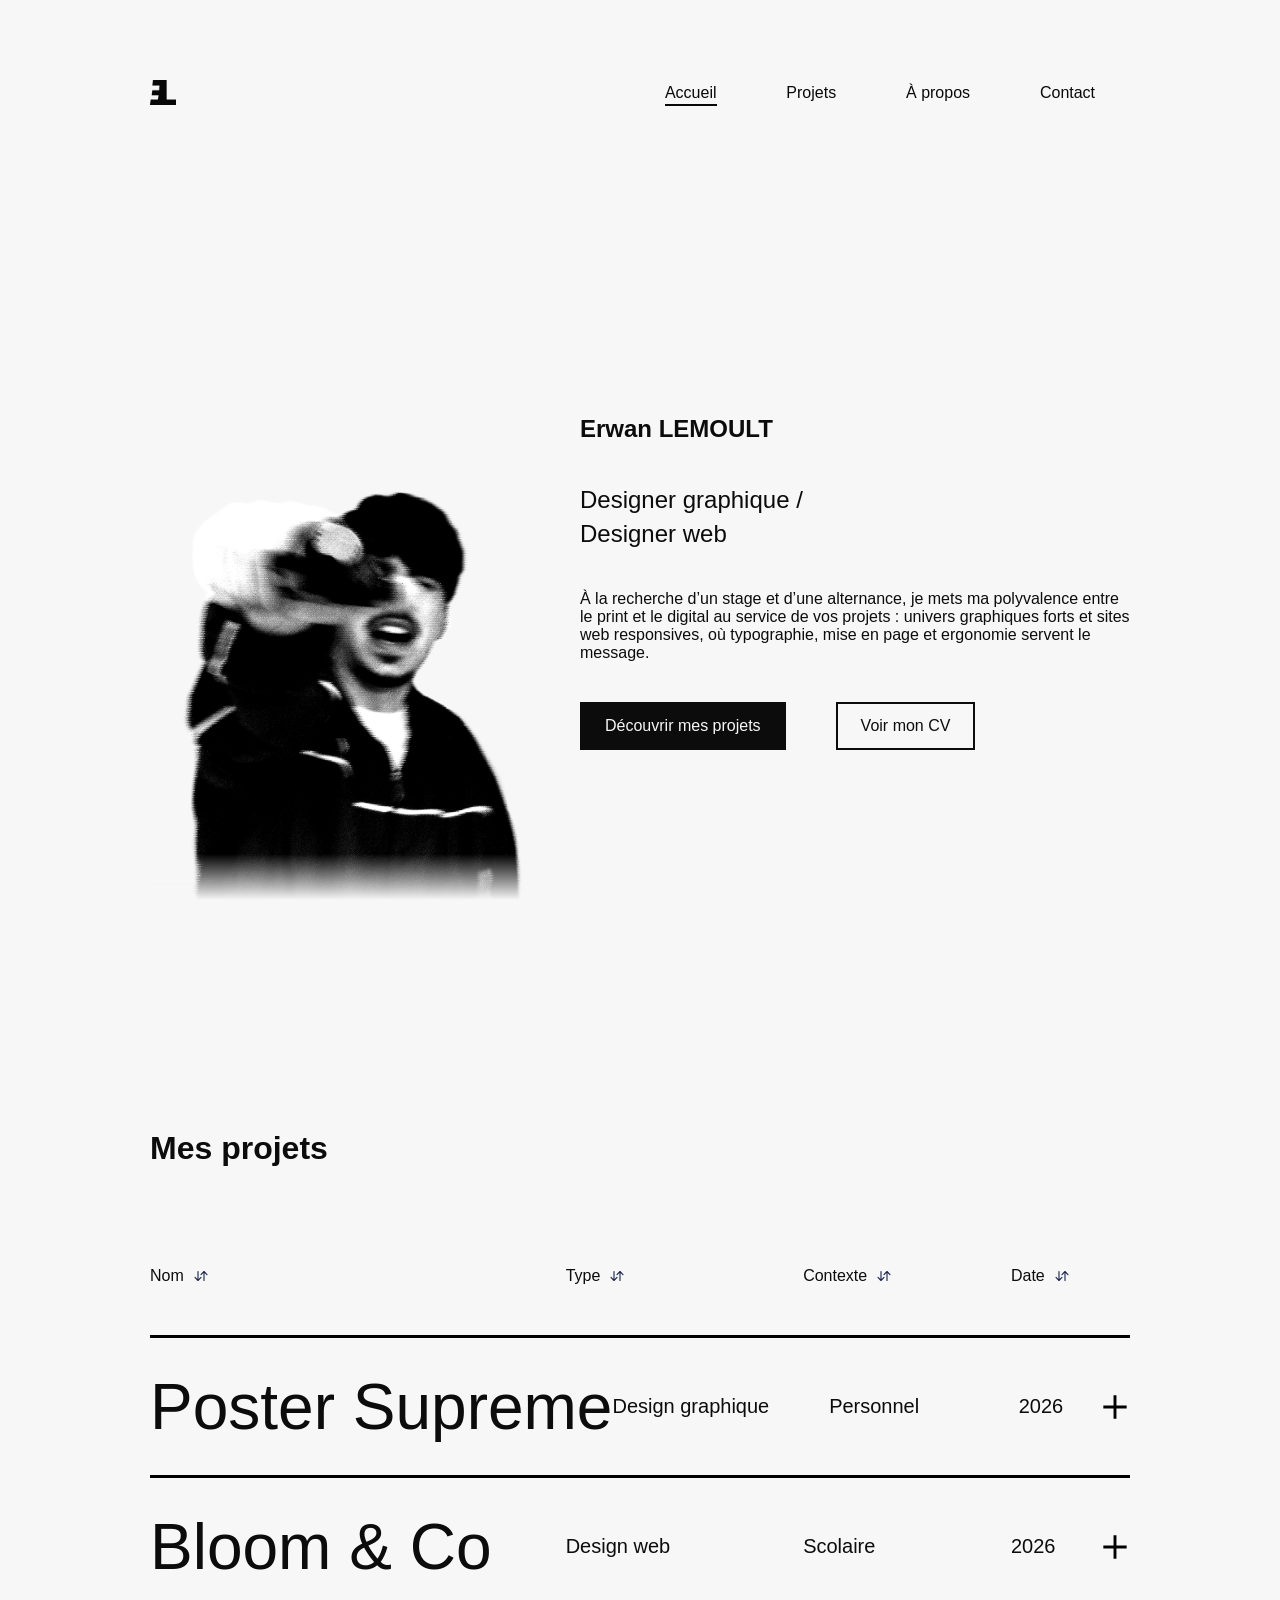
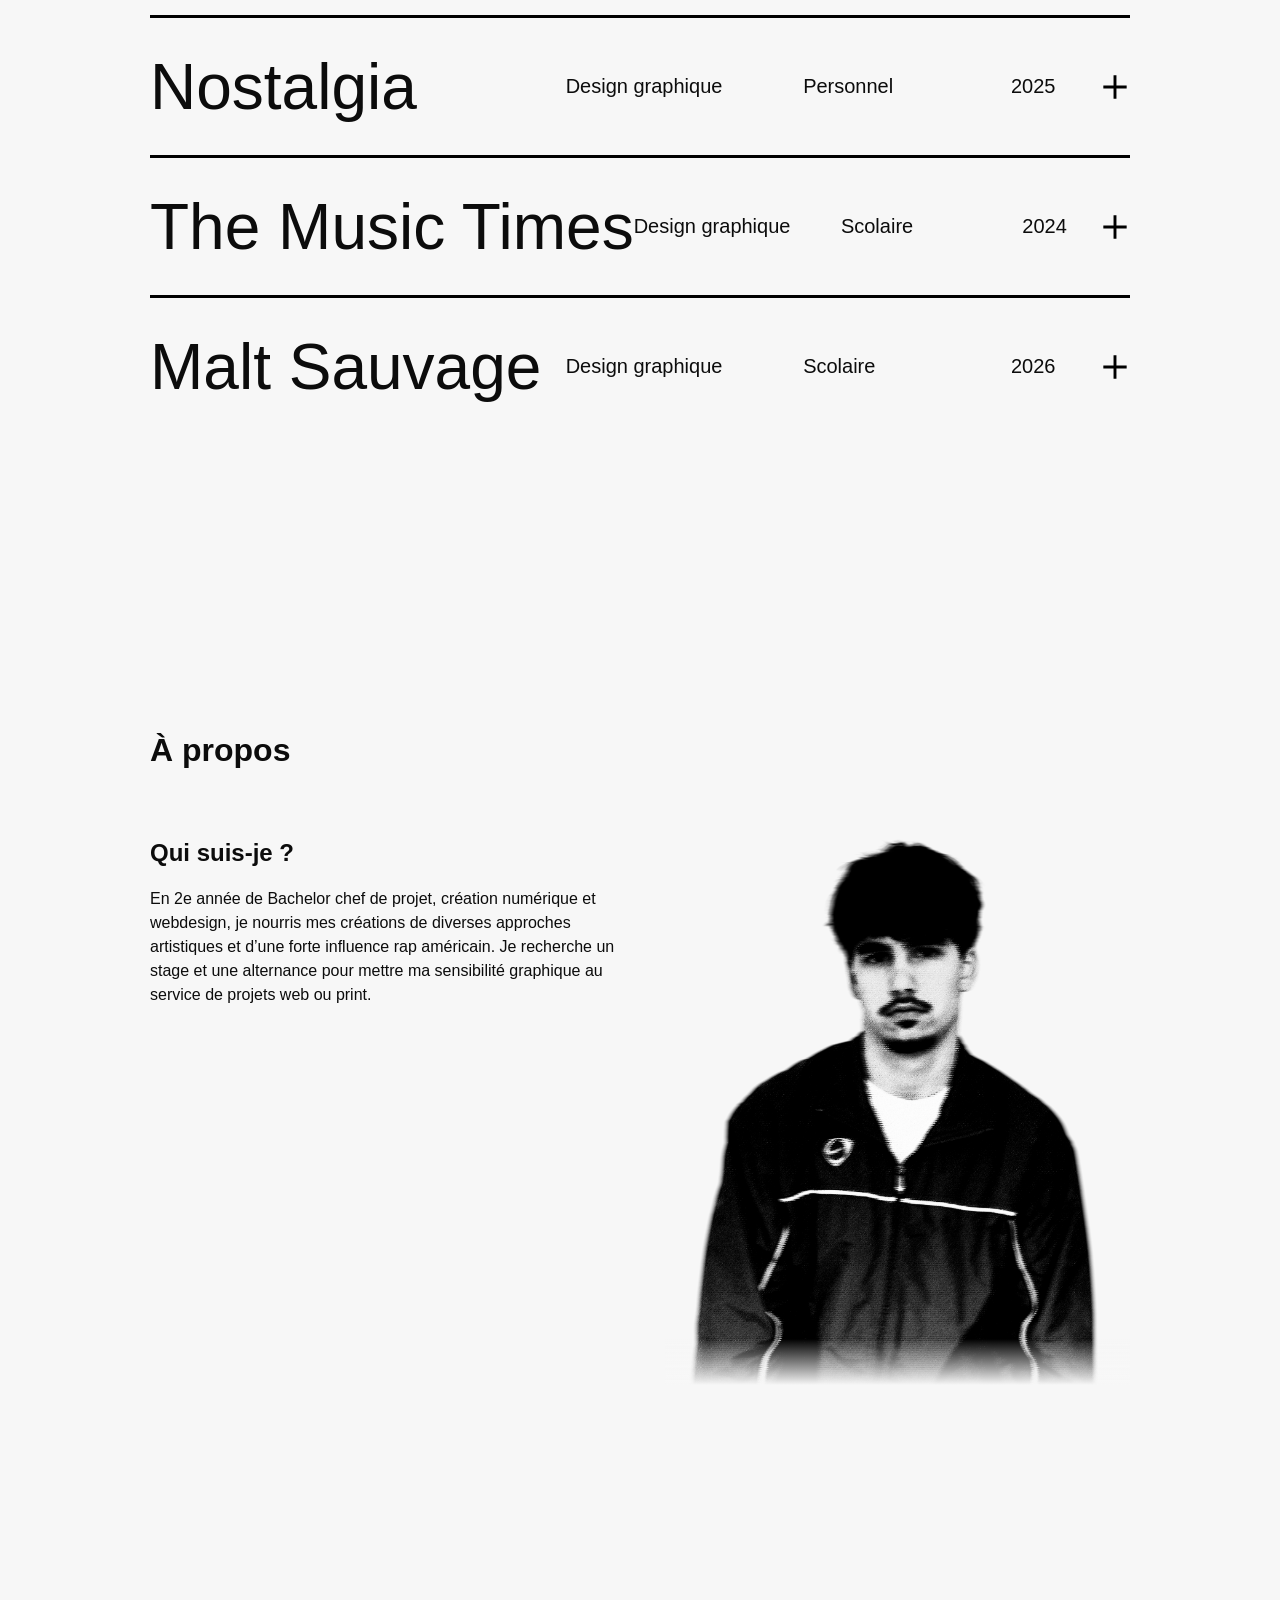
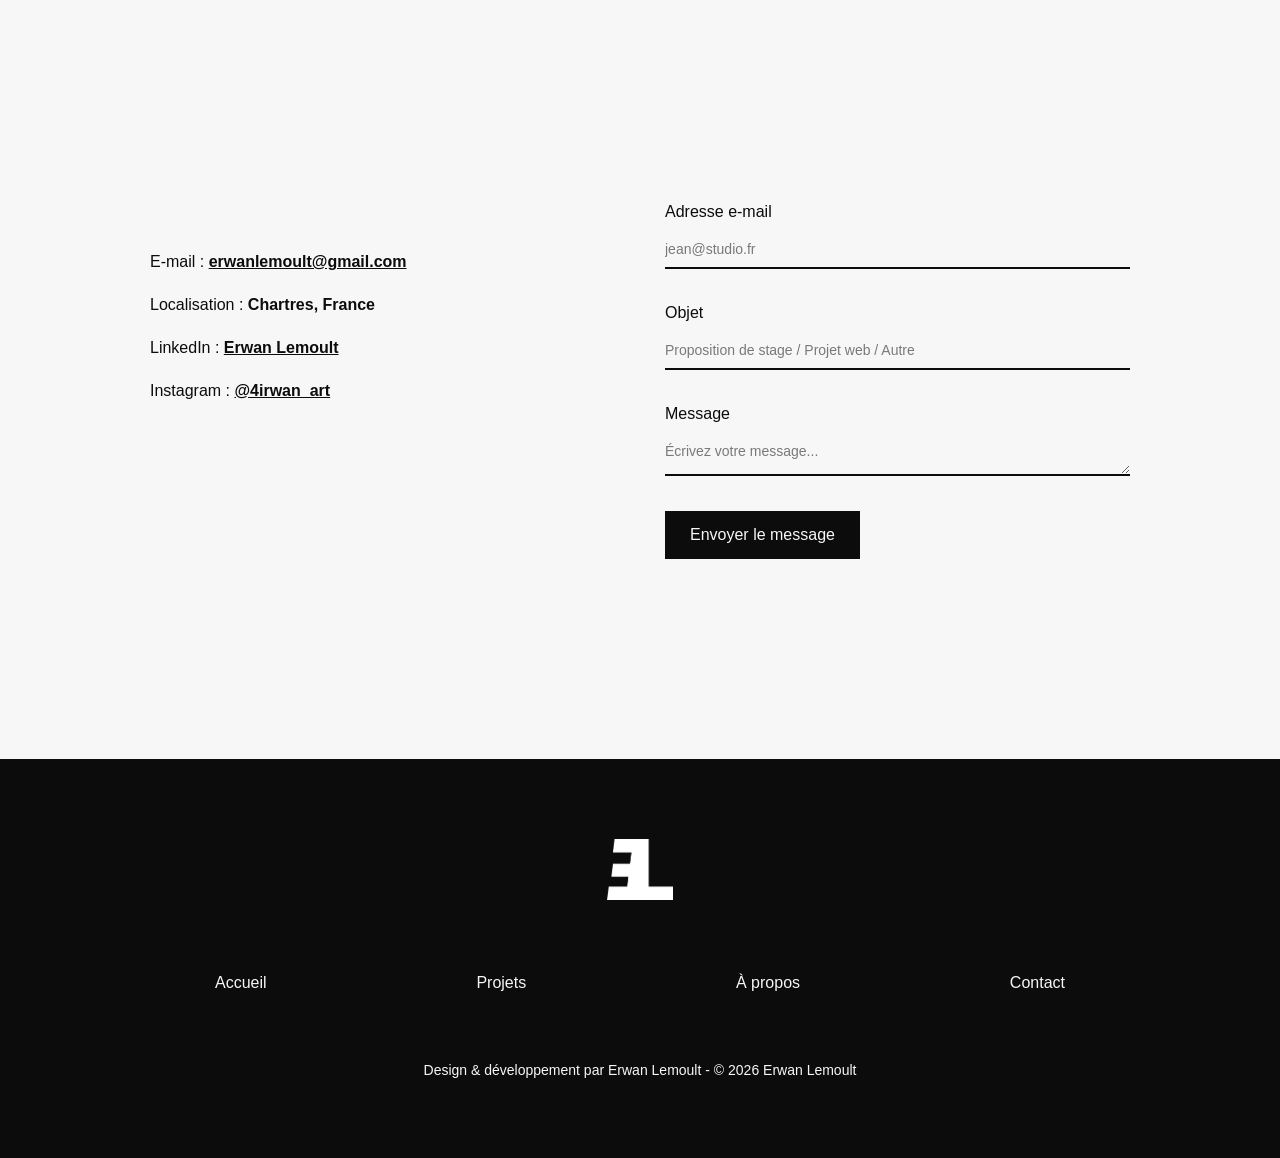
==== index.html @ 243c2d90 "Première version du portfolio" ====
<!doctype html>
<html lang="fr">
  <head>
    <meta charset="UTF-8" />
    <meta name="viewport" content="width=device-width, initial-scale=1.0" />
    <title>Erwan Lemoult — Portfolio</title>
    <link rel="stylesheet" href="./assets/style.css" />
  </head>
  <body id="accueil">

    <!-- ÉCRAN DE CHARGEMENT -->
    <div id="loader">
      <div class="loader-content">
        <img
          src="./assets/img/logo_erwan_lemoult.png"
          alt="Logo Erwan Lemoult"
          class="loader-logo"
        />
        <div class="loader-bar-bg">
          <div class="loader-bar-fill"></div>
        </div>
      </div>
    </div>

    <header>
      <a href="index.html" class="logo-link">
        <img
          src="./assets/img/logo_erwan_lemoult.png"
          alt="Logo Erwan Lemoult"
          class="logo"
        />
      </a>
      <div class="menu">
        <a href="#accueil">Accueil</a>
        <a href="#projets">Projets</a>
        <a href="#propos">À propos</a>
        <a href="#contact">Contact</a>
      </div>
    </header>

    <main>
      <section class="hero">
        <div class="hero_content"><div class="degrade"></div></div>
        <div class="hero_text">
          <div class="hero_text_div">
            <h1>Erwan LEMOULT</h1>
            <h2>Designer graphique /<br />Designer web</h2>
            <p>
              À la recherche d’un stage et d’une alternance, je mets ma
              polyvalence entre le print et le digital au service de vos projets
              : univers graphiques forts et sites web responsives, où
              typographie, mise en page et ergonomie servent le message.
            </p>
            <div class="btn_div">
              <a href="#projets" class="btn-primary">Découvrir mes projets</a>
              <a href="" class="btn-secondary">Voir mon CV</a>
            </div>
          </div>
        </div>
      </section>
      <div id="projets"></div>

      <section class="projets">
        <h1>Mes projets</h1>
        <div class="filtres">
          <a href="#" data-sort="nom">
            Nom
            <img
              src="./assets/img/sort-vertical-svgrepo-com.svg"
              alt=""
              class="sort_svg"
            />
          </a>
          <a href="#" data-sort="type">
            Type
            <img
              src="./assets/img/sort-vertical-svgrepo-com.svg"
              alt=""
              class="sort_svg"
            />
          </a>
          <a href="#" data-sort="contexte">
            Contexte
            <img
              src="./assets/img/sort-vertical-svgrepo-com.svg"
              alt=""
              class="sort_svg"
            />
          </a>
          <a href="#" data-sort="date">
            Date
            <img
              src="./assets/img/sort-vertical-svgrepo-com.svg"
              alt=""
              class="sort_svg"
            />
          </a>
        </div>
        <div class="all_projets">
          <a href="./supreme_poster.html" class="projets_div">
            <span class="projets_nom">Poster Supreme</span>
            <span class="projets_type">Design graphique</span>
            <span class="projets_contexte">Personnel</span>
            <span class="projets_date">2026</span>
            <img
              src="./assets/img/add-svgrepo-com (1).svg"
              alt=""
              class="plus_svg"
            />
          </a>

          <a href="./bloom.html" class="projets_div">
            <span class="projets_nom">Bloom & Co</span>
            <span class="projets_type">Design web</span>
            <span class="projets_contexte">Scolaire</span>
            <span class="projets_date">2026</span>
            <img
              src="./assets/img/add-svgrepo-com (1).svg"
              alt=""
              class="plus_svg"
            />
          </a>

          <a href="./nostalgia.html" class="projets_div">
            <span class="projets_nom">Nostalgia</span>
            <span class="projets_type">Design graphique</span>
            <span class="projets_contexte">Personnel</span>
            <span class="projets_date">2025</span>
            <img
              src="./assets/img/add-svgrepo-com (1).svg"
              alt=""
              class="plus_svg"
            />
          </a>

          <a href="./the_music_times.html" class="projets_div">
            <span class="projets_nom">The Music Times</span>
            <span class="projets_type">Design graphique</span>
            <span class="projets_contexte">Scolaire</span>
            <span class="projets_date">2024</span>
            <img
              src="./assets/img/add-svgrepo-com (1).svg"
              alt=""
              class="plus_svg"
            />
          </a>

          <a href="./malt_sauvage.html" class="projets_div">
            <span class="projets_nom">Malt Sauvage</span>
            <span class="projets_type">Design graphique</span>
            <span class="projets_contexte">Scolaire</span>
            <span class="projets_date">2026</span>
            <img
              src="./assets/img/add-svgrepo-com (1).svg"
              alt=""
              class="plus_svg"
            />
          </a>

        </div>
      </section>
      <div id="propos"></div>

      <section class="propos">
        <div class="propos_content">
          <h1>À propos</h1>

          <div class="propos_text">
            <h2>Qui suis-je ?</h2>
            <p>
              En 2e année de Bachelor chef de projet, création numérique et
              webdesign, je nourris mes créations de diverses approches
              artistiques et d’une forte influence rap américain. Je recherche
              un stage et une alternance pour mettre ma sensibilité graphique au
              service de projets web ou print.
            </p>
          </div>

          <div class="propos_text">
            <h2>Mes compétences</h2>
            <p>
              <strong>Design Graphique :</strong> Identité visuelle, Affiche,
              Typographie, Mise en page —
              <em>Illustrator, Photoshop, InDesign</em>
            </p>
            <p>
              <strong>Design Web & UI :</strong> Maquettage responsive,
              Wireframing, Prototypage — <em>Figma</em>
            </p>
            <p>
              <strong>Intégration Front-End :</strong> Développement web,
              Animations légères —
              <em>HTML5, CSS3, JavaScript, VS Code, GitHub</em>
            </p>
          </div>
        </div>

        <div class="propos_img">
          <div class="degrade"></div>
        </div>
      </section>
      <div id="contact"></div>

      <section class="contact">
        <h1>Travaillons ensemble</h1>
        <div class="contact_text">
          <h2>
            Vous avez une offre de stage, un projet graphique ou web à me
            confier ? N’hésitez pas à m’écrire directement.
          </h2>
          <p>
            E-mail :
            <a href="mailto:erwanlemoult@gmail.com">erwanlemoult@gmail.com</a>
          </p>
          <p>Localisation : <strong>Chartres, France</strong></p>
          <p>LinkedIn : <a href="https://www.linkedin.com/in/erwan-lemoult-b999923a2/" target="_blank">Erwan Lemoult</a></p>
          <p>Instagram : <a href="https://www.instagram.com/4irwan_art/" target="_blank">@4irwan_art</a></p>
        </div>
        <div class="contact_form">
          <form action="https://formspree.io/f/xoedwojq" method="post">
            <div>
              <label for="nom">Nom / Entreprise</label>
              <input
                type="text"
                id="nom"
                name="nom"
                placeholder="Jean Dupont — Studio X"
                required
              />
            </div>

            <div>
              <label for="email">Adresse e-mail</label>
              <input
                type="email"
                id="email"
                name="email"
                placeholder="jean@studio.fr"
                required
              />
            </div>

            <div>
              <label for="objet">Objet</label>
              <input
                type="text"
                id="objet"
                name="objet"
                placeholder="Proposition de stage / Projet web / Autre"
              />
            </div>

            <div>
              <label for="message">Message</label>
              <textarea
                id="message"
                name="message"
                rows="1"
                placeholder="Écrivez votre message..."
                required
              ></textarea>
            </div>

            <button type="submit" class="btn-primary">
              Envoyer le message
            </button>
          </form>
        </div>
      </section>
    </main>

    <footer>
      <a href="#accueil">
        <img
          src="./assets/img/logo_erwan_lemoult.png"
          alt="Logo Erwan Lemoult"
          class="logo"
        />
      </a>
      <div class="menu">
        <a href="#accueil">Accueil</a>
        <a href="#projets">Projets</a>
        <a href="#propos">À propos</a>
        <a href="#contact">Contact</a>
      </div>
      <p>Design & développement par Erwan Lemoult - © 2026 Erwan Lemoult</p>
    </footer>
    <script src="./assets/script.js"></script>
  </body>
</html>
---- assets/style.css ----
/* ==========================================================
   RESET & BASE
   ========================================================== */
*,
*::before,
*::after {
  box-sizing: border-box;
  margin: 0;
  padding: 0;
}

html {
  scroll-behavior: smooth;
  overflow-x: hidden;
  width: 100%;
}

/* Masque la barre de scroll sur Firefox, IE et Edge */
html,
body {
  scrollbar-width: none;
  -ms-overflow-style: none;
}

/* Masque la barre de scroll sur Chrome, Safari et Opera */
html::-webkit-scrollbar,
body::-webkit-scrollbar {
  display: none;
}

body {
  font-family: "Poppins", sans-serif;
  font-weight: 400;
  color: #0c0c0c;
  background: #f7f7f7;
  overflow-x: hidden;
  width: 100%;
  padding: 0 150px;
}

#propos {
  margin-top: 50px;
}

a {
  text-decoration: none;
  color: inherit;
}

/* ==========================================================
   ÉCRAN DE CHARGEMENT (PRELOADER MINIMALISTE)
   ========================================================== */
body.is-loading {
  overflow: hidden;
}

#loader {
  position: fixed;
  inset: 0;
  background-color: #f7f7f7;
  z-index: 9999;
  display: flex;
  justify-content: center;
  align-items: center;
  transition: transform 0.85s cubic-bezier(0.76, 0, 0.24, 1);
}

#loader.loader-hidden {
  transform: translateY(-100%);
  pointer-events: none;
}

.loader-content {
  display: flex;
  flex-direction: column;
  align-items: center;
  gap: 28px;
  transition: opacity 0.4s ease, transform 0.4s ease;
}

#loader.loader-hidden .loader-content {
  opacity: 0;
  transform: translateY(-20px);
}

.loader-logo {
  width: 66px;
  height: auto;
  animation: apparitionLogo 0.6s cubic-bezier(0.16, 1, 0.3, 1) forwards;
}

.loader-bar-bg {
  width: 180px;
  height: 2px;
  background-color: rgba(12, 12, 12, 0.15);
  overflow: hidden;
  position: relative;
}

.loader-bar-fill {
  width: 100%;
  height: 100%;
  background-color: #0c0c0c;
  transform: scaleX(0);
  transform-origin: left;
  animation: remplissageBarre 1.5s cubic-bezier(0.65, 0, 0.35, 1) forwards;
}

@keyframes apparitionLogo {
  from {
    opacity: 0;
    transform: translateY(15px);
  }
  to {
    opacity: 1;
    transform: translateY(0);
  }
}

@keyframes remplissageBarre {
  0% {
    transform: scaleX(0);
  }
  40% {
    transform: scaleX(0.45);
  }
  75% {
    transform: scaleX(0.85);
  }
  100% {
    transform: scaleX(1);
  }
}

/* ==========================================================
   ANIMATION D'APPARITION AU SCROLL (VERSION RENFORCÉE)
   ========================================================== */
.reveal {
  opacity: 0;
  transform: translateY(60px);
  transition: opacity 0.9s cubic-bezier(0.16, 1, 0.3, 1),
              transform 0.9s cubic-bezier(0.16, 1, 0.3, 1);
  will-change: opacity, transform;
}

.reveal.is-visible {
  opacity: 1;
  transform: translateY(0);
}

/* ==========================================================
   BOUTONS & HOVER
   ========================================================== */
.btn-primary,
.btn-secondary {
  display: inline-block;
  padding: 15px 25px;
  font-weight: 500;
  outline: 2px solid #0c0c0c;
  outline-offset: -2px;
  transition: background-color 0.25s ease, color 0.25s ease, transform 0.2s ease;
}

.btn-primary {
  background-color: #0c0c0c;
  color: #f7f7f7;
}

.btn-primary:hover {
  background-color: transparent;
  color: #0c0c0c;
  transform: translateY(-2px);
}

.btn-secondary {
  background-color: transparent;
  color: #0c0c0c;
}

.btn-secondary:hover {
  background-color: #0c0c0c;
  color: #f7f7f7;
  transform: translateY(-2px);
}

/* ==========================================================
   HEADER
   ========================================================== */
header {
  position: fixed;
  top: 80px;
  left: 150px;
  right: 150px;
  display: flex;
  justify-content: space-between;
  align-items: center;
  z-index: 100;
  mix-blend-mode: difference;
  color: #ffffff;
}

.logo {
  width: 26px;
  height: 25px;
}

header .logo {
  filter: invert(1);
}

.menu {
  width: 500px;
  display: flex;
  justify-content: space-around;
}

header .menu a {
  position: relative;
  padding-bottom: 4px;
}

header .menu a::after {
  content: "";
  position: absolute;
  bottom: 0;
  left: 0;
  width: 0;
  height: 2px;
  background-color: #ffffff;
  transition: width 0.25s ease;
}

header .menu a:hover::after,
header .menu a.active::after {
  width: 100%;
}

/* ==========================================================
   HERO
   ========================================================== */
.hero {
  margin-top: 150px;
  height: 750px;
  display: flex;
  gap: 50px;
}

.hero_content {
  position: relative;
  width: 785px;
  height: 750px;
  background-image: url(./img/portrait1.png);
  background-size: contain;
  background-position: bottom center;
  background-repeat: no-repeat;
}

.degrade {
  position: absolute;
  bottom: 0;
  left: 0;
  width: 100%;
  height: 46px;
  background: linear-gradient(to bottom, rgba(255, 255, 255, 0), #f7f7f7);
  pointer-events: none;
}

.hero_text {
  width: 785px;
  height: 750px;
  display: flex;
  flex-direction: column;
  justify-content: flex-end;
  align-items: flex-end;
  padding: 150px 0;
}

.hero_text_div {
  display: flex;
  flex-direction: column;
  gap: 40px;
  width: 550px;
}

.hero_text_div h2 {
  font-size: 24px;
  font-weight: 500;
  line-height: 1.4;
}

.btn_div {
  display: flex;
  gap: 50px;
}

/* ==========================================================
   PROJETS
   ========================================================== */
.projets {
  margin-top: 230px;
  display: flex;
  flex-direction: column;
  gap: 50px;
}

.projets h1 {
  font-size: 32px;
  font-weight: 700;
  margin-bottom: 50px;
}

.all_projets {
  width: 100%;
  display: flex;
  flex-direction: column;
}

.filtres,
.projets_div {
  display: grid;
  grid-template-columns: 7fr 4fr 3.5fr 1.5fr 30px;
  align-items: center;
}

.filtres a {
  justify-self: start;
  width: fit-content;
  color: #0c0c0c;
  transition: color 0.2s ease;
}

.filtres a:hover,
.filtres a.actif {
  color: #0c0c0c;
  text-decoration: underline;
}

.filtres span {
  display: inline-flex;
  align-items: center;
  gap: 8px;
}

.filtres > * {
  display: flex;
  align-items: center;
  gap: 8px;
}

.sort_svg {
  width: 18px;
  height: 18px;
  display: block;
  flex-shrink: 0;
}

.projets_div {
  position: relative;
  height: 140px;
  padding: 0;
  border-top: 3px solid #000;
  font-size: 20px;
  font-weight: 500;
  overflow: hidden;
  z-index: 1;
  transition: color 0.3s ease,
              opacity 0.9s cubic-bezier(0.16, 1, 0.3, 1),
              transform 0.9s cubic-bezier(0.16, 1, 0.3, 1);
}

.projets_div::before {
  content: "";
  position: absolute;
  inset: 0;
  background-color: #0c0c0c;
  transform: scaleY(0);
  transform-origin: bottom;
  transition: transform 0.35s cubic-bezier(0.16, 1, 0.3, 1);
  z-index: -1;
}

.projets_div:hover::before {
  transform: scaleY(1);
}

.projets_div:hover {
  color: #f7f7f7;
}

.projets_nom {
  font-size: 64px;
  font-weight: 500;
  white-space: nowrap;
  transition: transform 0.35s cubic-bezier(0.16, 1, 0.3, 1);
}

.projets_div:hover .projets_nom {
  transform: translateX(24px);
}

.projets_date,
.filtres > :nth-child(4) {
  text-align: left;
  white-space: nowrap;
}

.plus_svg {
  width: 30px;
  height: 30px;
  justify-self: end;
  transition: transform 0.35s cubic-bezier(0.16, 1, 0.3, 1), filter 0.3s ease;
}

.projets_div:hover .plus_svg {
  filter: invert(1);
  transform: translateX(-24px) rotate(90deg);
}

/* ==========================================================
   À PROPOS
   ========================================================== */
.propos {
  margin-top: 200px;
  display: flex;
  align-items: center;
  gap: 50px;
}

.propos_content {
  flex: 1;
  min-width: 0;
  display: flex;
  flex-direction: column;
  gap: 50px;
}

.propos_content h1 {
  font-size: 32px;
  font-weight: 700;
  margin-bottom: 20px;
}

.propos_text {
  max-width: 550px;
  width: 100%;
  display: flex;
  flex-direction: column;
  gap: 20px;
}

.propos_text h2 {
  font-size: 24px;
  font-weight: 700;
}

.propos_text p {
  font-size: 16px;
  font-weight: 400;
  line-height: 1.5;
}

.propos_img {
  position: relative;
  flex: 1;
  min-width: 0;
  height: 750px;
  background-image: url(./img/portrait2.png);
  background-size: contain;
  background-position: bottom center;
  background-repeat: no-repeat;
}

/* ==========================================================
   CONTACT
   ========================================================== */
.contact {
  margin-top: 200px;
  margin-bottom: 200px;
  display: flex;
  flex-wrap: wrap;
  align-items: flex-start;
  column-gap: 50px;
  row-gap: 80px;
}

.contact h1 {
  width: 100%;
  font-size: 32px;
  font-weight: 700;
}

.contact_text {
  flex: 1;
  min-width: 0;
  display: flex;
  flex-direction: column;
  gap: 25px;
}

.contact_text h2 {
  max-width: 550px;
  font-size: 24px;
  font-weight: 500;
  line-height: 1.4;
  margin-bottom: 25px;
}

.contact_text p {
  font-size: 16px;
  font-weight: 400;
}

.contact_text a {
  font-weight: 700;
  text-decoration: underline;
}

.contact_form {
  flex: 1;
  min-width: 0;
}

.contact_form form {
  display: flex;
  flex-direction: column;
  align-items: flex-start;
  gap: 35px;
}

.contact_form form div {
  width: 100%;
  display: flex;
  flex-direction: column;
  gap: 10px;
}

.contact_form label {
  font-size: 16px;
  font-weight: 500;
}

.contact_form input,
.contact_form textarea {
  width: 100%;
  padding: 10px 0;
  border: 0;
  border-bottom: 2px solid #0c0c0c;
  background: transparent;
  font-family: inherit;
  font-size: 14px;
  color: #0c0c0c;
  outline: none;
  resize: none;
  transition: background-color 0.25s ease, padding 0.25s ease;
}

.contact_form textarea {
  resize: vertical;
  min-height: 43px;
  max-height: 300px;
}

.contact_form input::placeholder,
.contact_form textarea::placeholder {
  color: #797979;
  opacity: 1;
  transition: opacity 0.2s ease;
}

.contact_form input:focus,
.contact_form textarea:focus {
  background-color: #ebebeb;
  padding-left: 12px;
  padding-right: 12px;
}

.contact_form input:focus::placeholder,
.contact_form textarea:focus::placeholder {
  opacity: 0;
}

.contact_form button {
  padding: 15px 25px;
  background-color: #0c0c0c;
  color: #f7f7f7;
  border: 0;
  font-family: inherit;
  font-size: 16px;
  font-weight: 500;
  cursor: pointer;
}

/* ==========================================================
   FOOTER
   ========================================================== */
footer {
  width: calc(100% + 300px);
  margin-left: -150px;
  padding: 80px 150px;
  background-color: #0c0c0c;
  color: #f7f7f7;
  display: flex;
  flex-direction: column;
  align-items: center;
  gap: 70px;
}

footer .logo {
  width: 66px;
  height: auto;
  filter: invert(1);
}

footer .menu {
  width: 100%;
  max-width: 850px;
  display: flex;
  justify-content: space-between;
  font-size: 16px;
  font-weight: 500;
}

footer p {
  font-size: 14px;
  font-weight: 400;
  text-align: center;
}
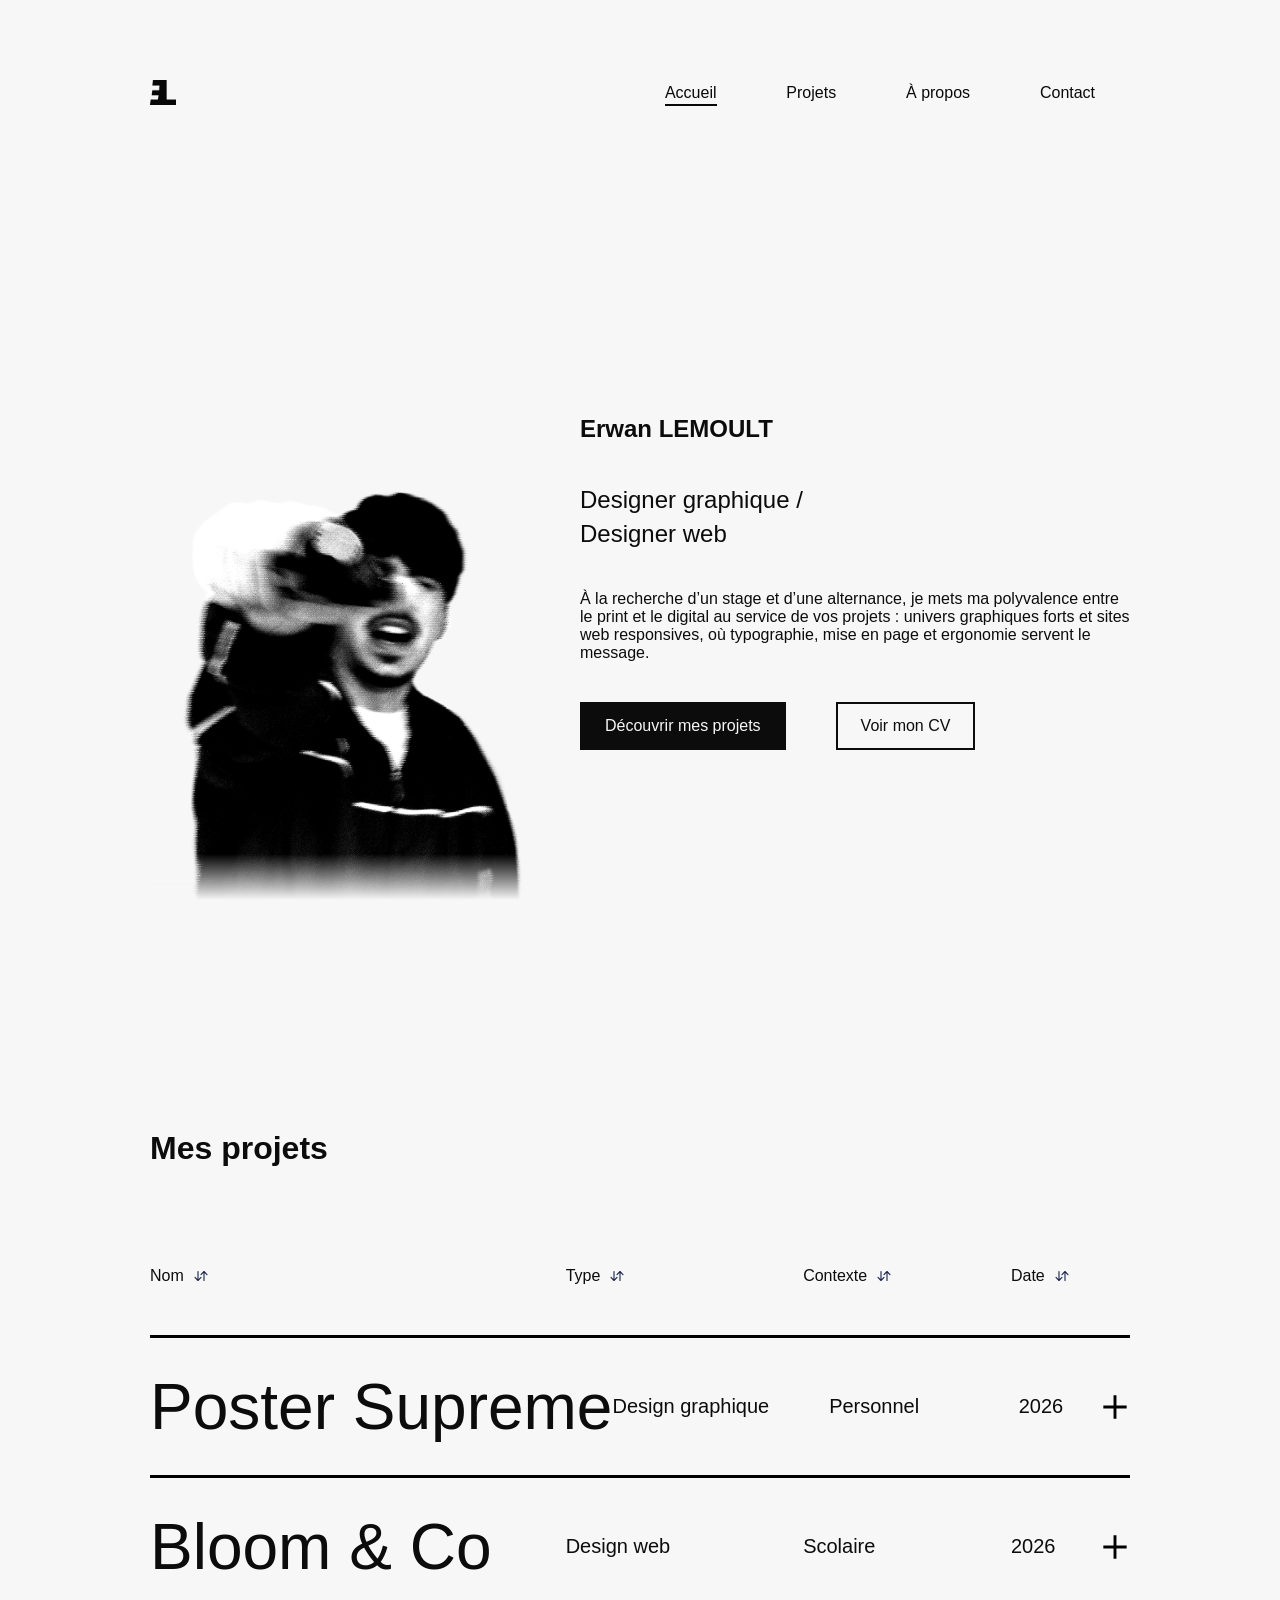
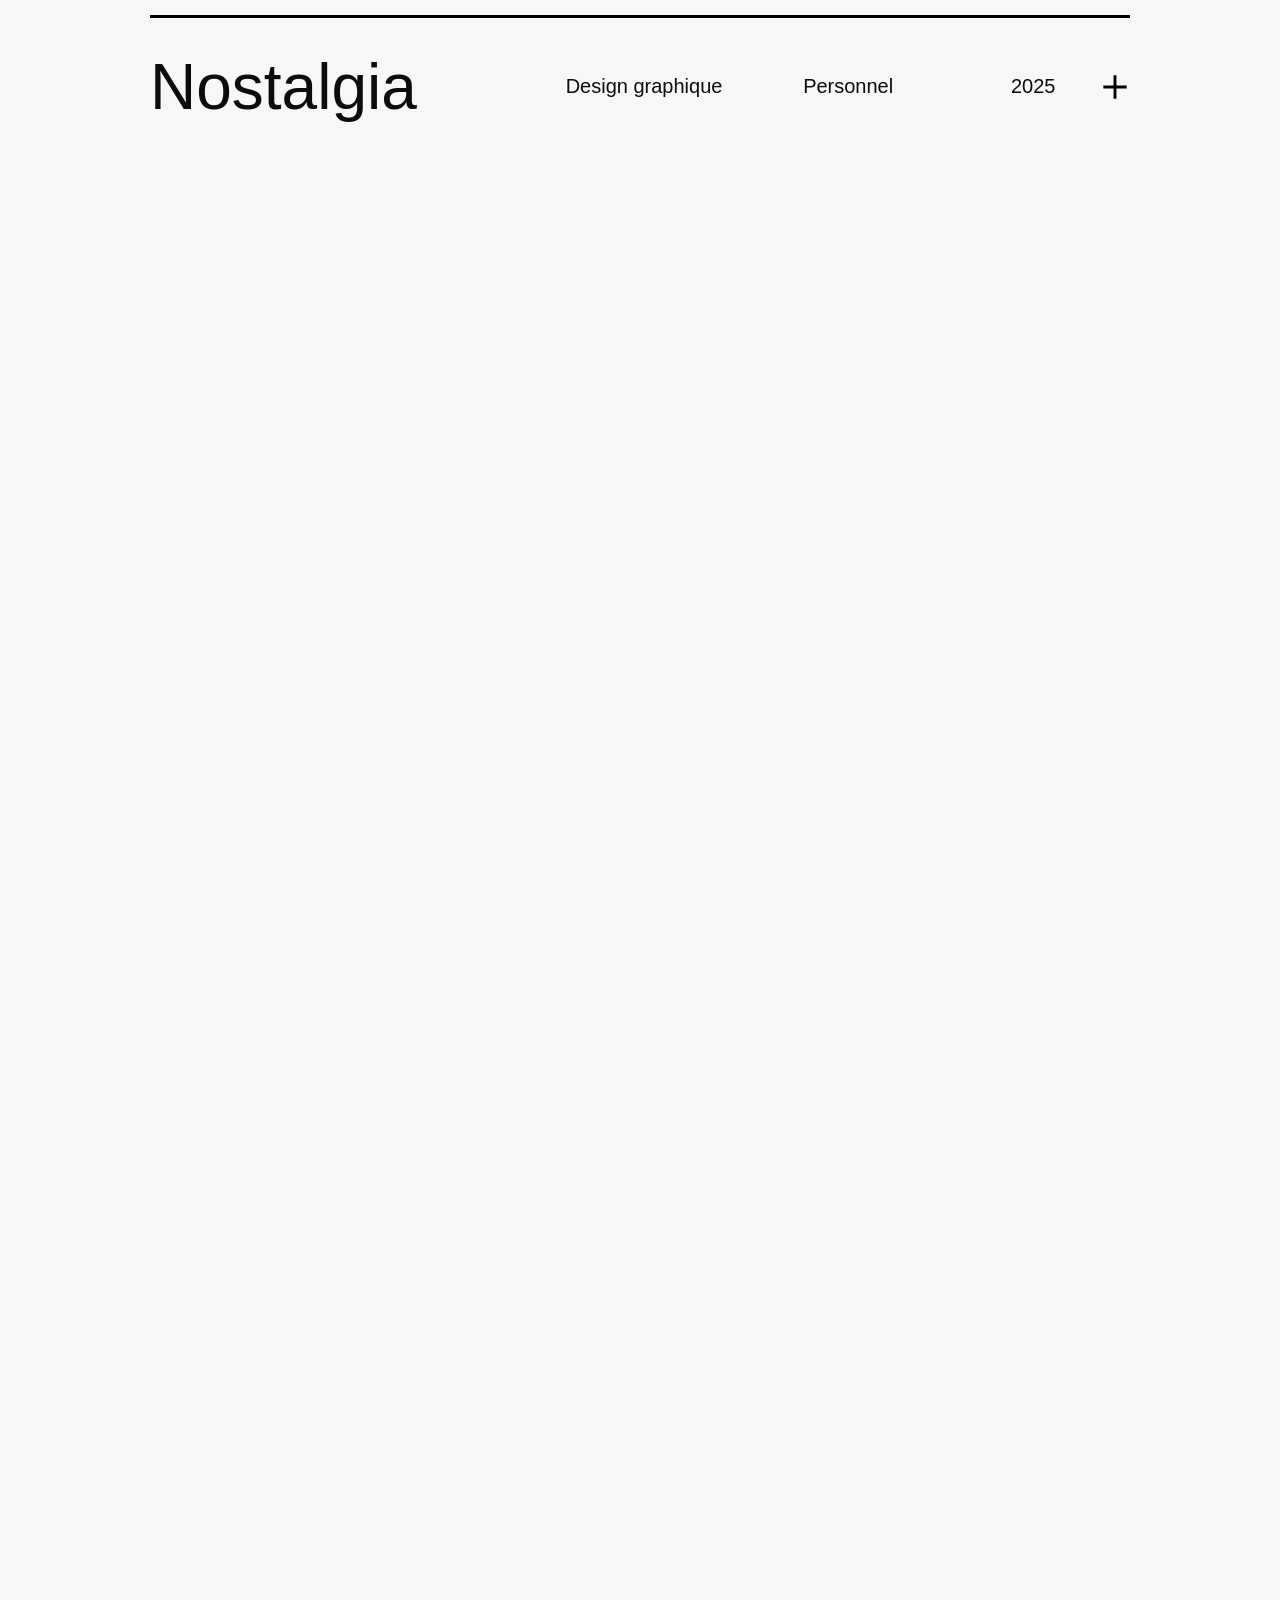
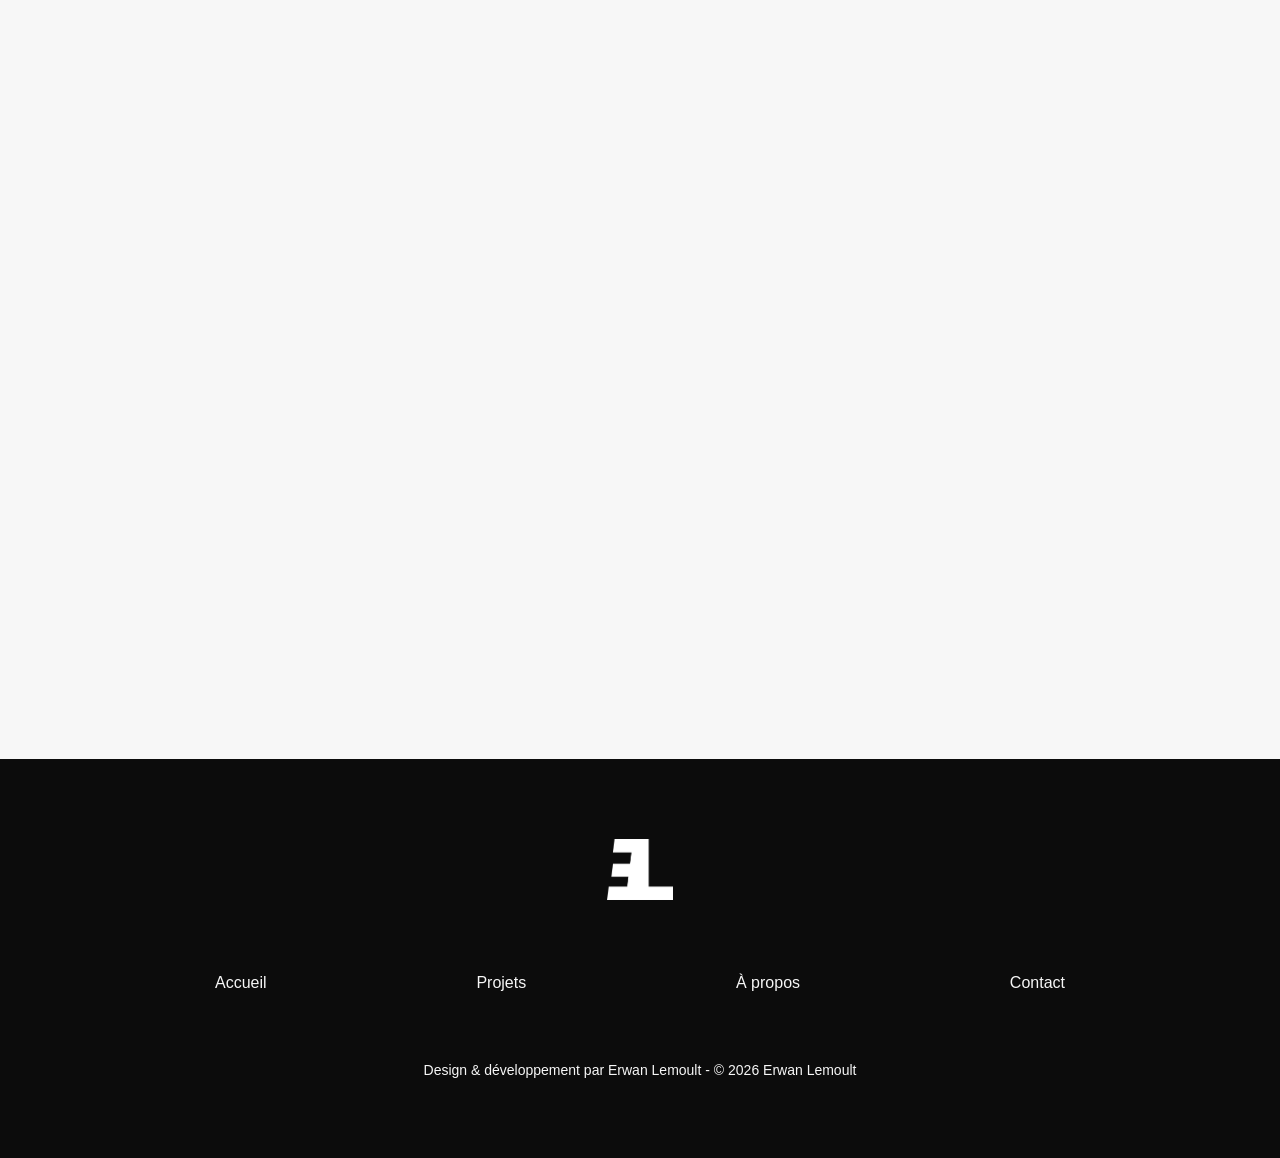
==== commit c67ef866: "maj - responsive téléphone" ====
--- a/index.html
+++ b/index.html
@@ -5,9 +5,9 @@
     <meta name="viewport" content="width=device-width, initial-scale=1.0" />
     <title>Erwan Lemoult — Portfolio</title>
     <link rel="stylesheet" href="./assets/style.css" />
+    <link rel="stylesheet" href="./assets/responsive.css" />
   </head>
   <body id="accueil">
-
     <!-- ÉCRAN DE CHARGEMENT -->
     <div id="loader">
       <div class="loader-content">
@@ -19,6 +19,9 @@
         <div class="loader-bar-bg">
           <div class="loader-bar-fill"></div>
         </div>
+        <p class="loader-note">
+          Pour une expérience optimale, consultez ce portfolio sur ordinateur.
+        </p>
       </div>
     </div>
 
@@ -156,7 +159,6 @@
               class="plus_svg"
             />
           </a>
-
         </div>
       </section>
       <div id="propos"></div>
@@ -213,8 +215,20 @@
             <a href="mailto:erwanlemoult@gmail.com">erwanlemoult@gmail.com</a>
           </p>
           <p>Localisation : <strong>Chartres, France</strong></p>
-          <p>LinkedIn : <a href="https://www.linkedin.com/in/erwan-lemoult-b999923a2/" target="_blank">Erwan Lemoult</a></p>
-          <p>Instagram : <a href="https://www.instagram.com/4irwan_art/" target="_blank">@4irwan_art</a></p>
+          <p>
+            LinkedIn :
+            <a
+              href="https://www.linkedin.com/in/erwan-lemoult-b999923a2/"
+              target="_blank"
+              >Erwan Lemoult</a
+            >
+          </p>
+          <p>
+            Instagram :
+            <a href="https://www.instagram.com/4irwan_art/" target="_blank"
+              >@4irwan_art</a
+            >
+          </p>
         </div>
         <div class="contact_form">
           <form action="https://formspree.io/f/xoedwojq" method="post">
@@ -270,7 +284,7 @@
     </main>
 
     <footer>
-      <a href="#accueil">
+      <a href="index.html">
         <img
           src="./assets/img/logo_erwan_lemoult.png"
           alt="Logo Erwan Lemoult"
--- a/assets/style.css
+++ b/assets/style.css
@@ -50,6 +50,10 @@
 /* ==========================================================
    ÉCRAN DE CHARGEMENT (PRELOADER MINIMALISTE)
    ========================================================== */
+.loader-note {
+  display: none;
+}
+
 body.is-loading {
   overflow: hidden;
 }
@@ -75,7 +79,9 @@
   flex-direction: column;
   align-items: center;
   gap: 28px;
-  transition: opacity 0.4s ease, transform 0.4s ease;
+  transition:
+    opacity 0.4s ease,
+    transform 0.4s ease;
 }
 
 #loader.loader-hidden .loader-content {
@@ -138,8 +144,9 @@
 .reveal {
   opacity: 0;
   transform: translateY(60px);
-  transition: opacity 0.9s cubic-bezier(0.16, 1, 0.3, 1),
-              transform 0.9s cubic-bezier(0.16, 1, 0.3, 1);
+  transition:
+    opacity 0.9s cubic-bezier(0.16, 1, 0.3, 1),
+    transform 0.9s cubic-bezier(0.16, 1, 0.3, 1);
   will-change: opacity, transform;
 }
 
@@ -158,7 +165,10 @@
   font-weight: 500;
   outline: 2px solid #0c0c0c;
   outline-offset: -2px;
-  transition: background-color 0.25s ease, color 0.25s ease, transform 0.2s ease;
+  transition:
+    background-color 0.25s ease,
+    color 0.25s ease,
+    transform 0.2s ease;
 }
 
 .btn-primary {
@@ -363,9 +373,10 @@
   font-weight: 500;
   overflow: hidden;
   z-index: 1;
-  transition: color 0.3s ease,
-              opacity 0.9s cubic-bezier(0.16, 1, 0.3, 1),
-              transform 0.9s cubic-bezier(0.16, 1, 0.3, 1);
+  transition:
+    color 0.3s ease,
+    opacity 0.9s cubic-bezier(0.16, 1, 0.3, 1),
+    transform 0.9s cubic-bezier(0.16, 1, 0.3, 1);
 }
 
 .projets_div::before {
@@ -408,7 +419,9 @@
   width: 30px;
   height: 30px;
   justify-self: end;
-  transition: transform 0.35s cubic-bezier(0.16, 1, 0.3, 1), filter 0.3s ease;
+  transition:
+    transform 0.35s cubic-bezier(0.16, 1, 0.3, 1),
+    filter 0.3s ease;
 }
 
 .projets_div:hover .plus_svg {
@@ -551,7 +564,9 @@
   color: #0c0c0c;
   outline: none;
   resize: none;
-  transition: background-color 0.25s ease, padding 0.25s ease;
+  transition:
+    background-color 0.25s ease,
+    padding 0.25s ease;
 }
 
 .contact_form textarea {
@@ -624,4 +639,4 @@
   font-size: 14px;
   font-weight: 400;
   text-align: center;
-}+}
--- a/assets/responsive.css
+++ b/assets/responsive.css
@@ -0,0 +1,366 @@
+/* ==========================================================
+   RESPONSIVE MOBILE — PAGE PRINCIPALE (<= 768px)
+   ========================================================== */
+@media screen and (max-width: 768px) {
+  /* ----------------------------------------------------------
+     0. LOADER MOBILE (2.5s + MESSAGE DE RECOMMANDATION)
+     ---------------------------------------------------------- */
+  .loader-bar-fill {
+    animation-duration: 2.5s;
+  }
+
+  .loader-note {
+    display: block;
+    max-width: 240px;
+    text-align: center;
+    font-size: 12px;
+    line-height: 1.5;
+    color: rgba(12, 12, 12, 0.55);
+    margin-top: -6px;
+    animation: apparitionLogo 0.6s cubic-bezier(0.16, 1, 0.3, 1) forwards;
+  }
+  /* ----------------------------------------------------------
+     1. CADRE GLOBAL & MARGES LATÉRALES (24px)
+     ---------------------------------------------------------- */
+  body {
+    padding: 0 24px;
+  }
+
+  /* ----------------------------------------------------------
+     2. HEADER & MENU (LOGO CENTRÉ EN HAUT + ONGLETS EN DESSOUS)
+     ---------------------------------------------------------- */
+  header {
+    top: 24px;
+    left: 24px;
+    right: 24px;
+    flex-direction: column;
+    align-items: center;
+    gap: 25px;
+  }
+
+  header .logo-link {
+    display: flex;
+    justify-content: center;
+  }
+
+  header .menu {
+    width: 100%;
+    justify-content: space-between;
+  }
+
+  header .menu a {
+    font-size: 14px;
+  }
+
+  /* ----------------------------------------------------------
+     3. HERO SECTION (PORTRAIT + TEXTE AÉRÉ)
+     ---------------------------------------------------------- */
+  .hero {
+    margin-top: 100px;
+    height: auto;
+    flex-direction: column;
+    gap: 32px;
+  }
+
+  .hero_content {
+    width: 100%;
+    height: 360px;
+  }
+
+  .hero_text {
+    width: 100%;
+    height: auto;
+    justify-content: flex-start;
+    align-items: flex-start;
+    padding: 0;
+  }
+
+  .hero_text_div {
+    width: 100%;
+    gap: 24px;
+  }
+
+  .hero_text_div h1 {
+    font-size: 32px;
+    line-height: 1.15;
+  }
+
+  .hero_text_div h2 {
+    font-size: 20px;
+  }
+
+  .hero_text_div p {
+    font-size: 15px;
+    line-height: 1.6;
+  }
+
+  .btn_div {
+    flex-direction: column;
+    gap: 16px;
+    width: 100%;
+  }
+
+  .btn_div .btn-primary,
+  .btn_div .btn-secondary {
+    width: 100%;
+    text-align: center;
+  }
+
+  /* ----------------------------------------------------------
+     4. SECTION PROJETS & FILTRES
+     ---------------------------------------------------------- */
+  .projets {
+    margin-top: 0;
+    padding-top: 140px;
+    gap: 32px;
+  }
+
+  .projets h1 {
+    font-size: 28px;
+    margin-bottom: 10px;
+  }
+
+  /* Barre de filtres alignée proprement */
+  .filtres {
+    display: flex;
+    flex-wrap: wrap;
+    justify-content: space-between;
+    gap: 12px 16px;
+    padding-bottom: 12px;
+  }
+
+  .filtres a {
+    font-size: 14px;
+  }
+
+  /* Lignes de projets : Titre + icône "+" en haut, méta-infos en dessous */
+  .projets_div {
+    height: auto;
+    padding: 24px 0;
+    border-top: 2px solid #000;
+    grid-template-columns: 1fr auto;
+    grid-template-areas:
+      "nom plus"
+      "meta meta";
+    row-gap: 10px;
+    column-gap: 16px;
+  }
+
+  .projets_nom {
+    grid-area: nom;
+    font-size: 26px;
+    white-space: normal;
+    line-height: 1.2;
+  }
+
+  .projets_div:hover .projets_nom {
+    transform: translateX(10px);
+  }
+
+  .plus_svg {
+    grid-area: plus;
+    width: 24px;
+    height: 24px;
+  }
+
+  .projets_div:hover .plus_svg {
+    transform: translateX(-10px) rotate(90deg);
+  }
+
+  /* Regroupe Type, Contexte et Date sur la 2e ligne avec des puces */
+  .projets_type,
+  .projets_contexte,
+  .projets_date {
+    grid-row: 2;
+    grid-column: 1 / -1;
+    font-size: 14px;
+    font-weight: 400;
+    opacity: 0.75;
+    justify-self: start;
+  }
+
+  /* Disposition en ligne fluide des 3 infos sous le titre */
+  .projets_div {
+    display: flex;
+    flex-wrap: wrap;
+    align-items: center;
+    justify-content: space-between;
+  }
+
+  .projets_nom {
+    width: calc(100% - 40px);
+    order: 1;
+  }
+
+  .plus_svg {
+    order: 2;
+  }
+
+  .projets_type {
+    order: 3;
+    width: auto;
+  }
+
+  .projets_contexte {
+    order: 4;
+    width: auto;
+  }
+
+  .projets_date {
+    order: 5;
+    width: auto;
+  }
+
+  /* ----------------------------------------------------------
+     5. SECTION À PROPOS
+     ---------------------------------------------------------- */
+  .propos {
+    margin-top: 0;
+    padding-top: 140px;
+    flex-direction: column;
+    align-items: flex-start;
+    gap: 48px;
+  }
+
+  .propos_content {
+    width: 100%;
+    gap: 36px;
+  }
+
+  .propos_content h1 {
+    font-size: 28px;
+    margin-bottom: 0;
+  }
+
+  .propos_text {
+    max-width: 100%;
+    gap: 16px;
+  }
+
+  .propos_text h2 {
+    font-size: 20px;
+  }
+
+  .propos_text p {
+    font-size: 15px;
+    line-height: 1.6;
+  }
+
+  .propos_img {
+    width: 100%;
+    flex: none;
+    height: 400px;
+  }
+
+  /* ----------------------------------------------------------
+     6. SECTION CONTACT & FORMULAIRE
+     ---------------------------------------------------------- */
+  .contact {
+    margin-top: 0;
+    padding-top: 140px;
+    margin-bottom: 120px;
+    flex-direction: column;
+    row-gap: 48px;
+  }
+
+  .contact h1 {
+    font-size: 28px;
+  }
+
+  .contact_text {
+    width: 100%;
+    gap: 18px;
+  }
+
+  .contact_text h2 {
+    max-width: 100%;
+    font-size: 20px;
+    margin-bottom: 10px;
+  }
+
+  .contact_text p {
+    font-size: 15px;
+  }
+
+  .contact_form {
+    width: 100%;
+  }
+
+  .contact_form form {
+    gap: 28px;
+  }
+
+  .contact_form input,
+  .contact_form textarea {
+    font-size: 16px; /* Évite le zoom automatique sur iPhone */
+  }
+
+  .contact_form button {
+    width: 100%;
+  }
+
+  /* ----------------------------------------------------------
+     7. FOOTER PLEINE LARGEUR
+     ---------------------------------------------------------- */
+  footer {
+    width: calc(100% + 48px);
+    margin-left: -24px;
+    padding: 60px 24px;
+    gap: 40px;
+  }
+
+  footer .logo {
+    width: 48px;
+  }
+
+  footer .menu {
+    flex-wrap: wrap;
+    justify-content: center;
+    gap: 20px 28px;
+    font-size: 15px;
+  }
+
+  footer p {
+    font-size: 13px;
+    line-height: 1.5;
+  }
+}
+
+/* ==========================================================
+   TRÈS PETITS ÉCRANS (<= 380px)
+   ========================================================== */
+@media screen and (max-width: 380px) {
+  body {
+    padding: 0 18px;
+  }
+
+  header {
+    left: 18px;
+    right: 18px;
+  }
+
+  header .menu {
+    gap: 12px;
+  }
+
+  header .menu a {
+    font-size: 13px;
+  }
+
+  footer {
+    width: calc(100% + 36px);
+    margin-left: -18px;
+    padding: 50px 18px;
+  }
+}
+
+/* Désactive le :hover persistant au toucher sur mobile (seule la classe .active souligne l'onglet) */
+@media (hover: none) {
+  header .menu a:hover::after {
+    width: 0;
+  }
+
+  header .menu a.active::after {
+    width: 100%;
+  }
+}
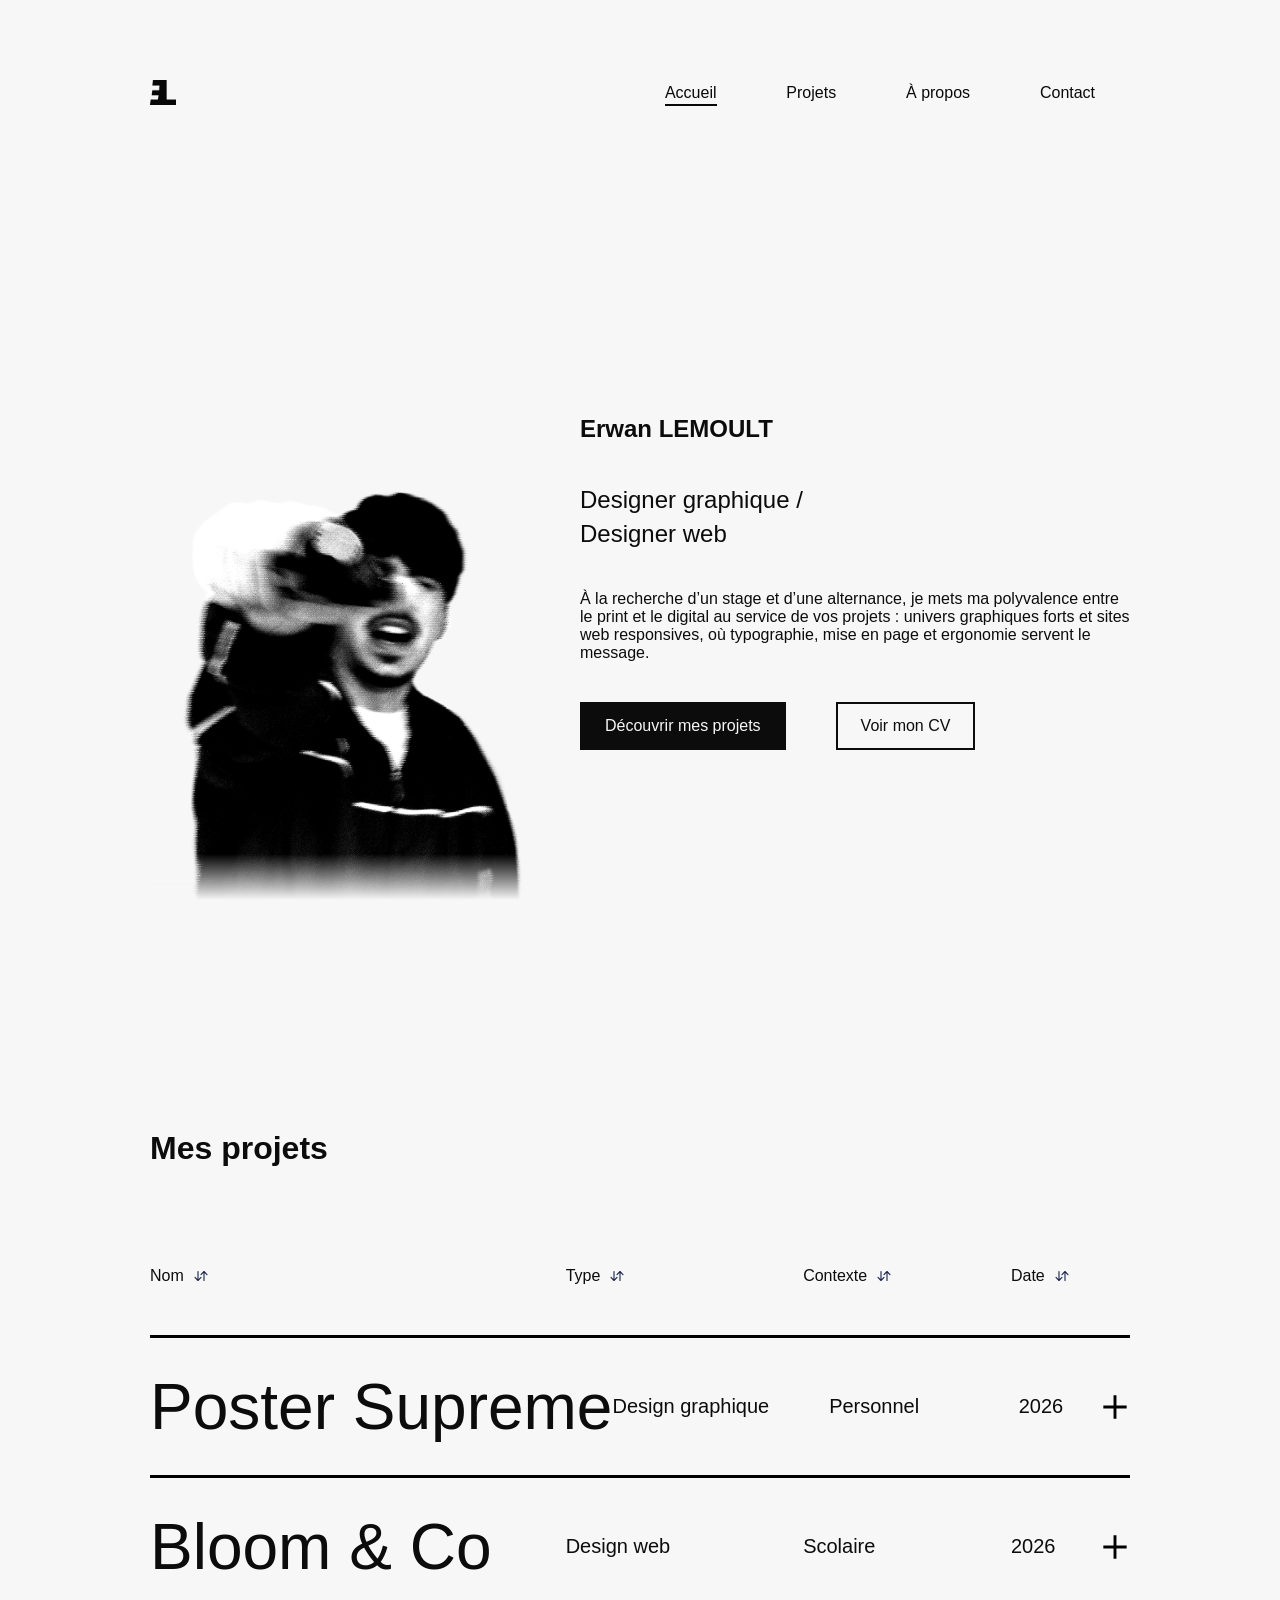
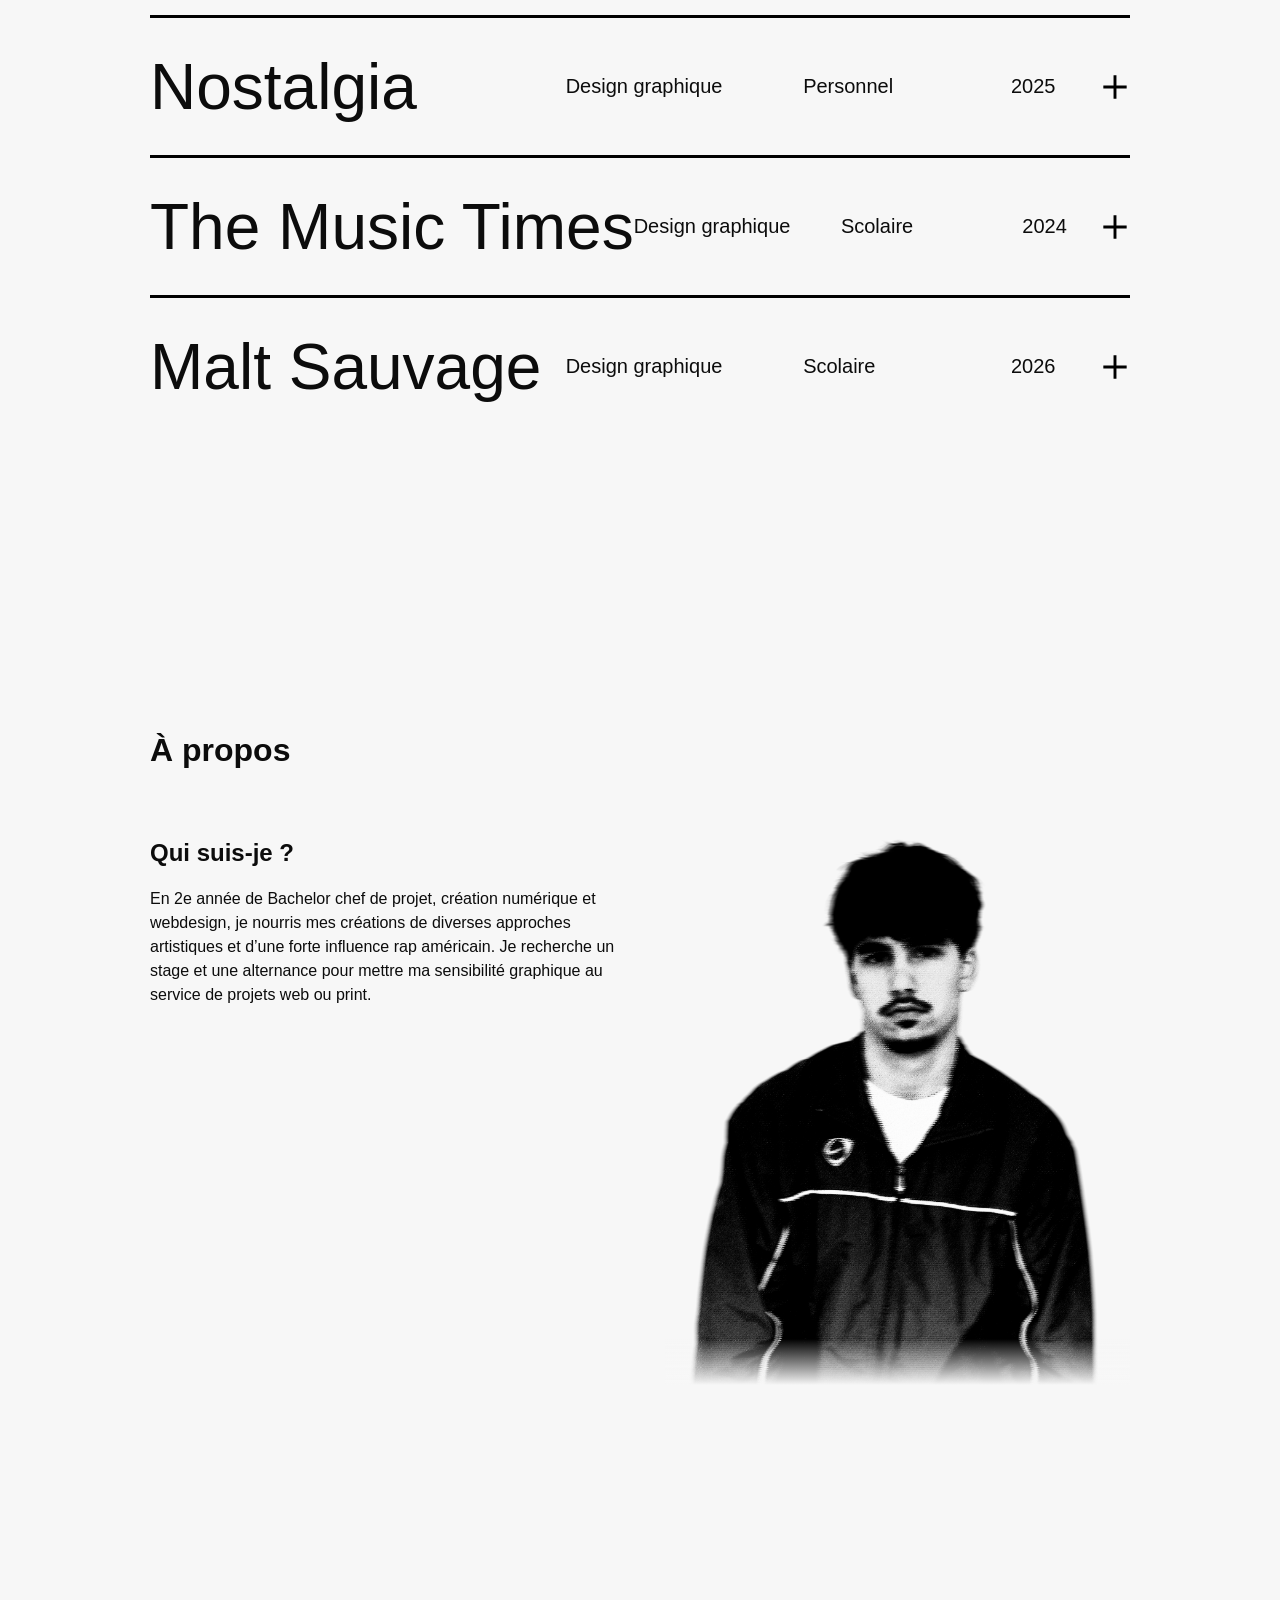
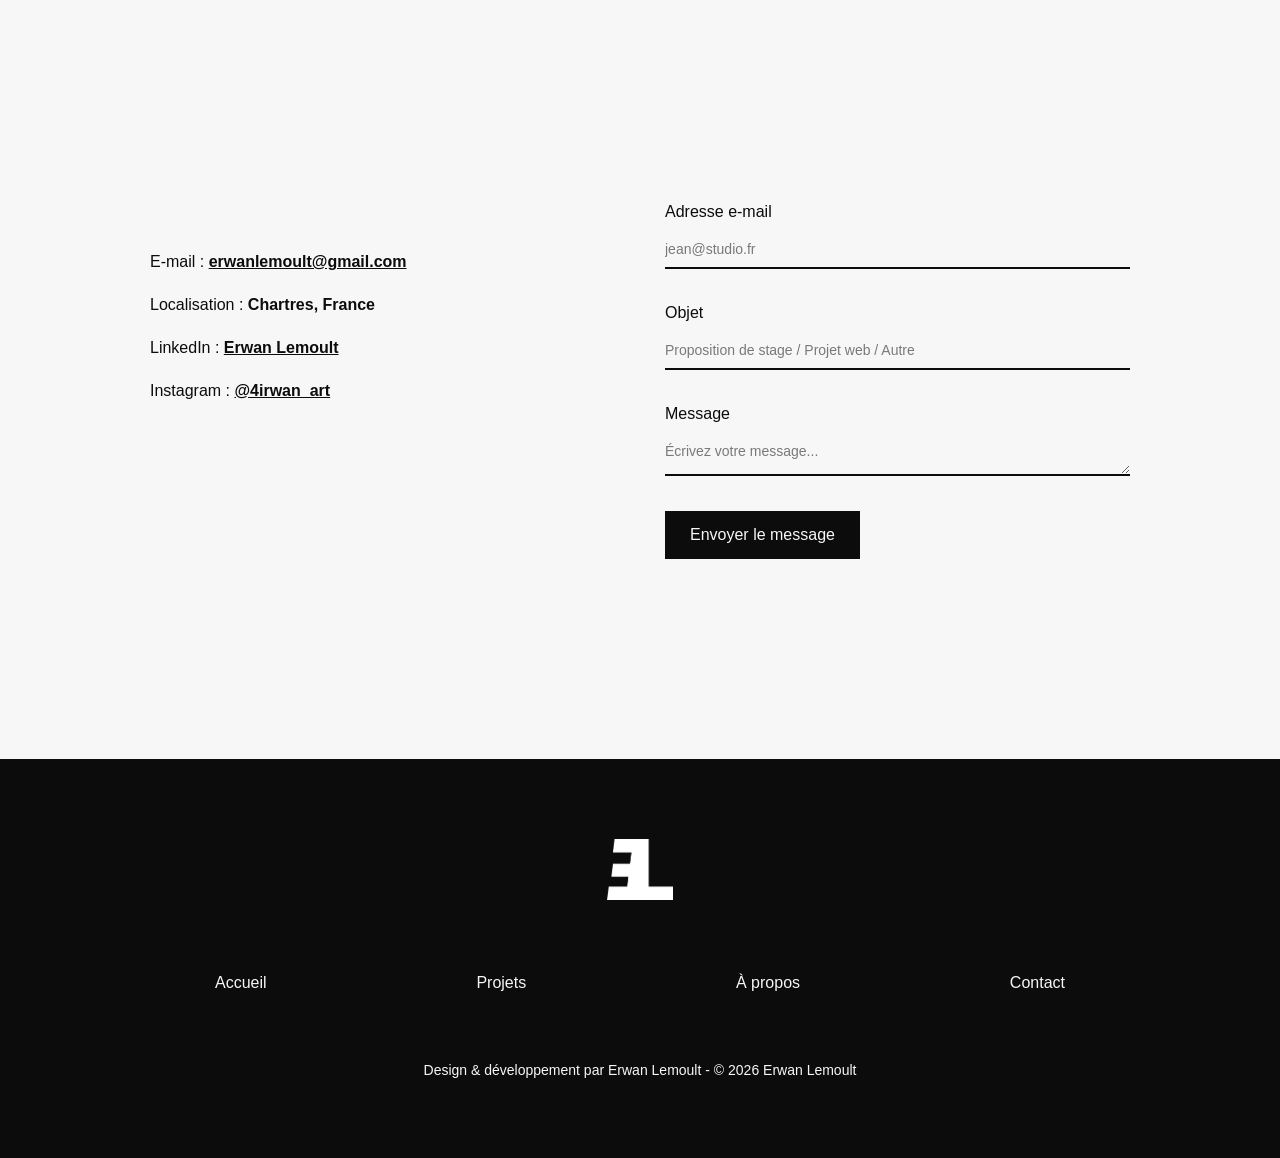
==== commit b981c7f7: "fix de bug - ajout preview" ====
--- a/index.html
+++ b/index.html
@@ -100,7 +100,11 @@
           </a>
         </div>
         <div class="all_projets">
-          <a href="./supreme_poster.html" class="projets_div">
+          <a
+            href="./supreme_poster.html"
+            class="projets_div"
+            data-preview="./assets/img/Supreme_poster_project.jpg"
+          >
             <span class="projets_nom">Poster Supreme</span>
             <span class="projets_type">Design graphique</span>
             <span class="projets_contexte">Personnel</span>
@@ -112,7 +116,7 @@
             />
           </a>
 
-          <a href="./bloom.html" class="projets_div">
+          <a href="./bloom.html" class="projets_div" data-preview="./assets/img/bloom_screen.png">
             <span class="projets_nom">Bloom & Co</span>
             <span class="projets_type">Design web</span>
             <span class="projets_contexte">Scolaire</span>
@@ -124,7 +128,7 @@
             />
           </a>
 
-          <a href="./nostalgia.html" class="projets_div">
+          <a href="./nostalgia.html" class="projets_div" data-preview="./assets/img/cover cd.webp">
             <span class="projets_nom">Nostalgia</span>
             <span class="projets_type">Design graphique</span>
             <span class="projets_contexte">Personnel</span>
@@ -136,7 +140,7 @@
             />
           </a>
 
-          <a href="./the_music_times.html" class="projets_div">
+          <a href="./the_music_times.html" class="projets_div" data-preview="./assets/img/page de j.jpg">
             <span class="projets_nom">The Music Times</span>
             <span class="projets_type">Design graphique</span>
             <span class="projets_contexte">Scolaire</span>
@@ -148,7 +152,7 @@
             />
           </a>
 
-          <a href="./malt_sauvage.html" class="projets_div">
+          <a href="./malt_sauvage.html" class="projets_div" data-preview="./assets/img/mockup_vanille.png">
             <span class="projets_nom">Malt Sauvage</span>
             <span class="projets_type">Design graphique</span>
             <span class="projets_contexte">Scolaire</span>
@@ -281,6 +285,9 @@
           </form>
         </div>
       </section>
+      <div id="project-preview" class="project-preview">
+        <img src="" alt="Aperçu du projet" />
+      </div>
     </main>
 
     <footer>
--- a/assets/style.css
+++ b/assets/style.css
@@ -640,3 +640,36 @@
   font-weight: 400;
   text-align: center;
 }
+
+/* ==========================================================
+   PREVIEW FLOTTANTE AU SURVOL DES PROJETS (DESKTOP)
+   ========================================================== */
+.project-preview {
+  position: fixed;
+  top: 0;
+  left: 0;
+  width: fit-content;
+  height: fit-content;
+  background-color: #f7f7f7;
+  border: 2px solid #0c0c0c;
+  box-shadow: 0 18px 40px rgba(12, 12, 12, 0.22);
+  pointer-events: none;
+  z-index: 200;
+  overflow: hidden;
+  opacity: 0;
+  transform: translate(-50%, -50%) scale(0.88);
+  transition: opacity 0.25s ease, transform 0.25s cubic-bezier(0.16, 1, 0.3, 1);
+}
+
+.project-preview.is-visible {
+  opacity: 1;
+  transform: translate(-50%, -50%) scale(1);
+}
+
+.project-preview img {
+  display: block;
+  width: auto;
+  height: auto;
+  max-width: 300px;
+  max-height: 300px;
+}
--- a/assets/responsive.css
+++ b/assets/responsive.css
@@ -2,6 +2,9 @@
    RESPONSIVE MOBILE — PAGE PRINCIPALE (<= 768px)
    ========================================================== */
 @media screen and (max-width: 768px) {
+  .project-preview {
+    display: none !important;
+  }
   /* ----------------------------------------------------------
      0. LOADER MOBILE (2.5s + MESSAGE DE RECOMMANDATION)
      ---------------------------------------------------------- */
